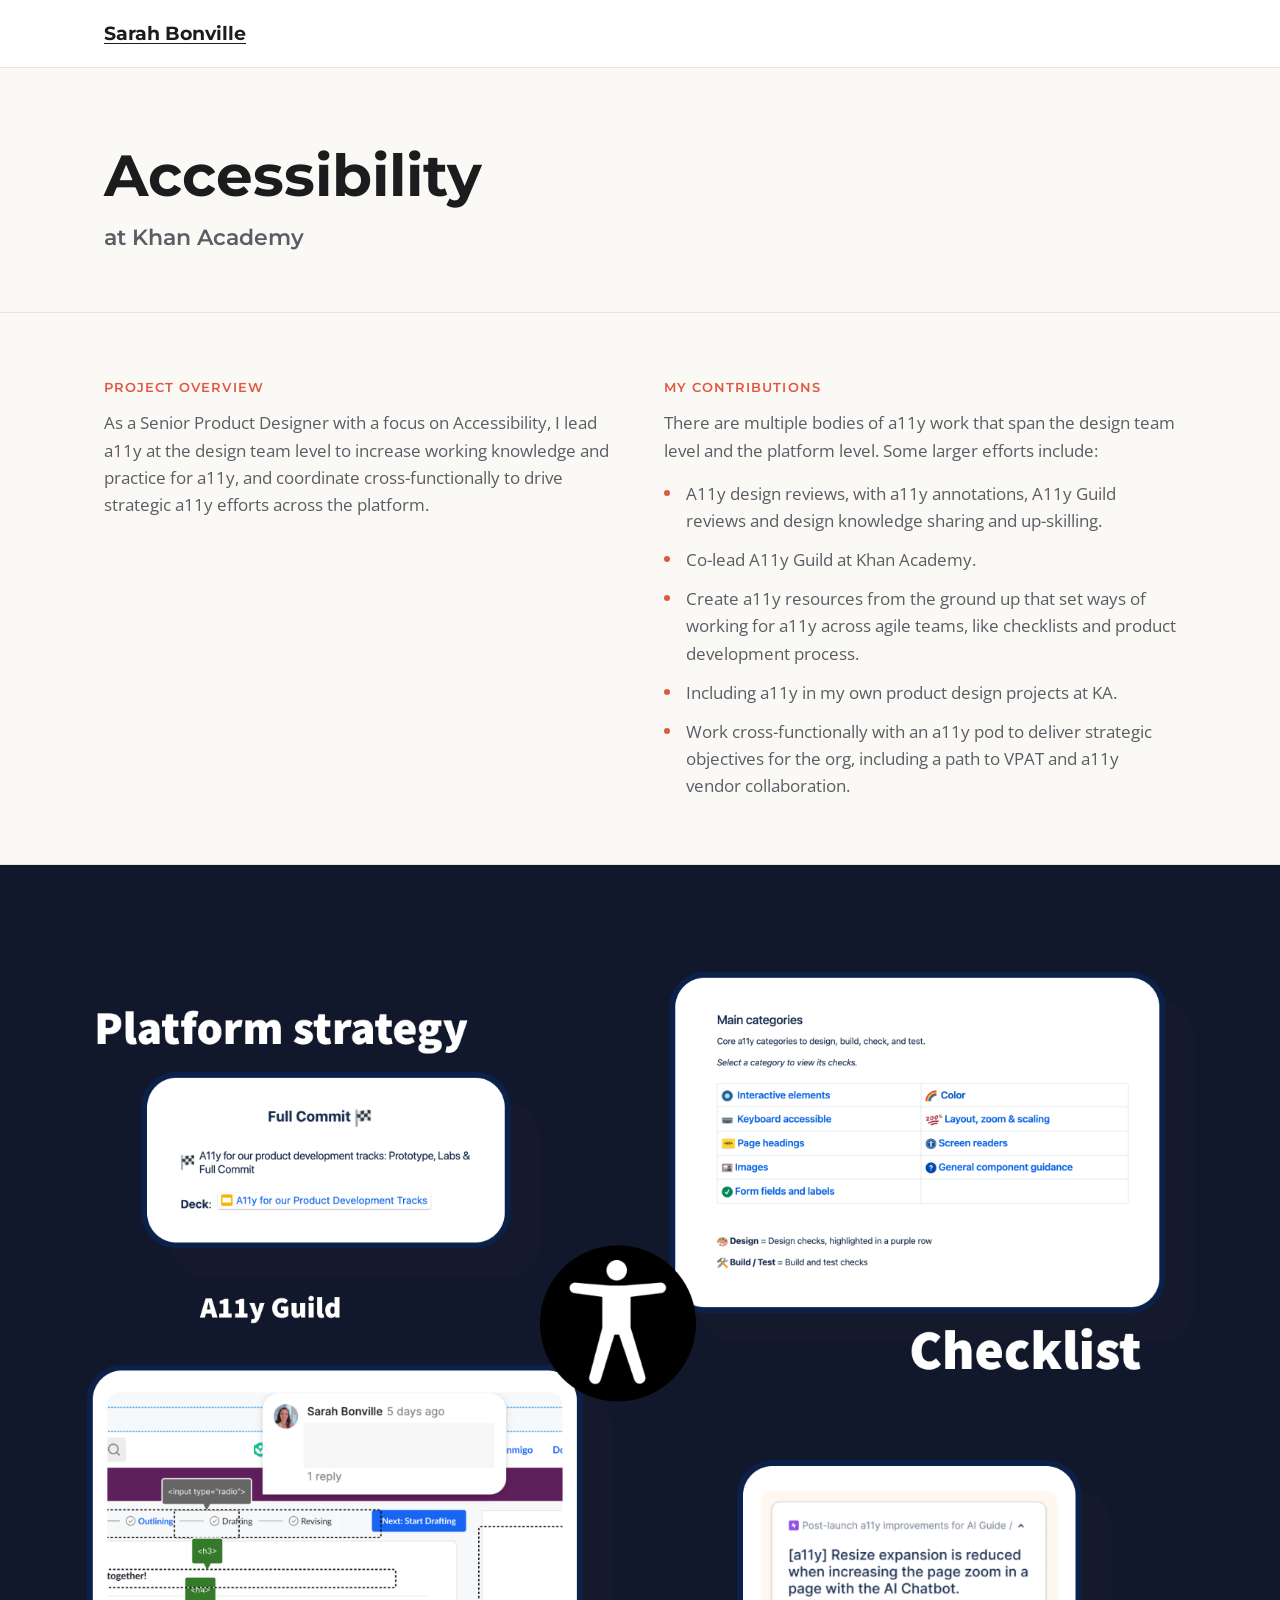
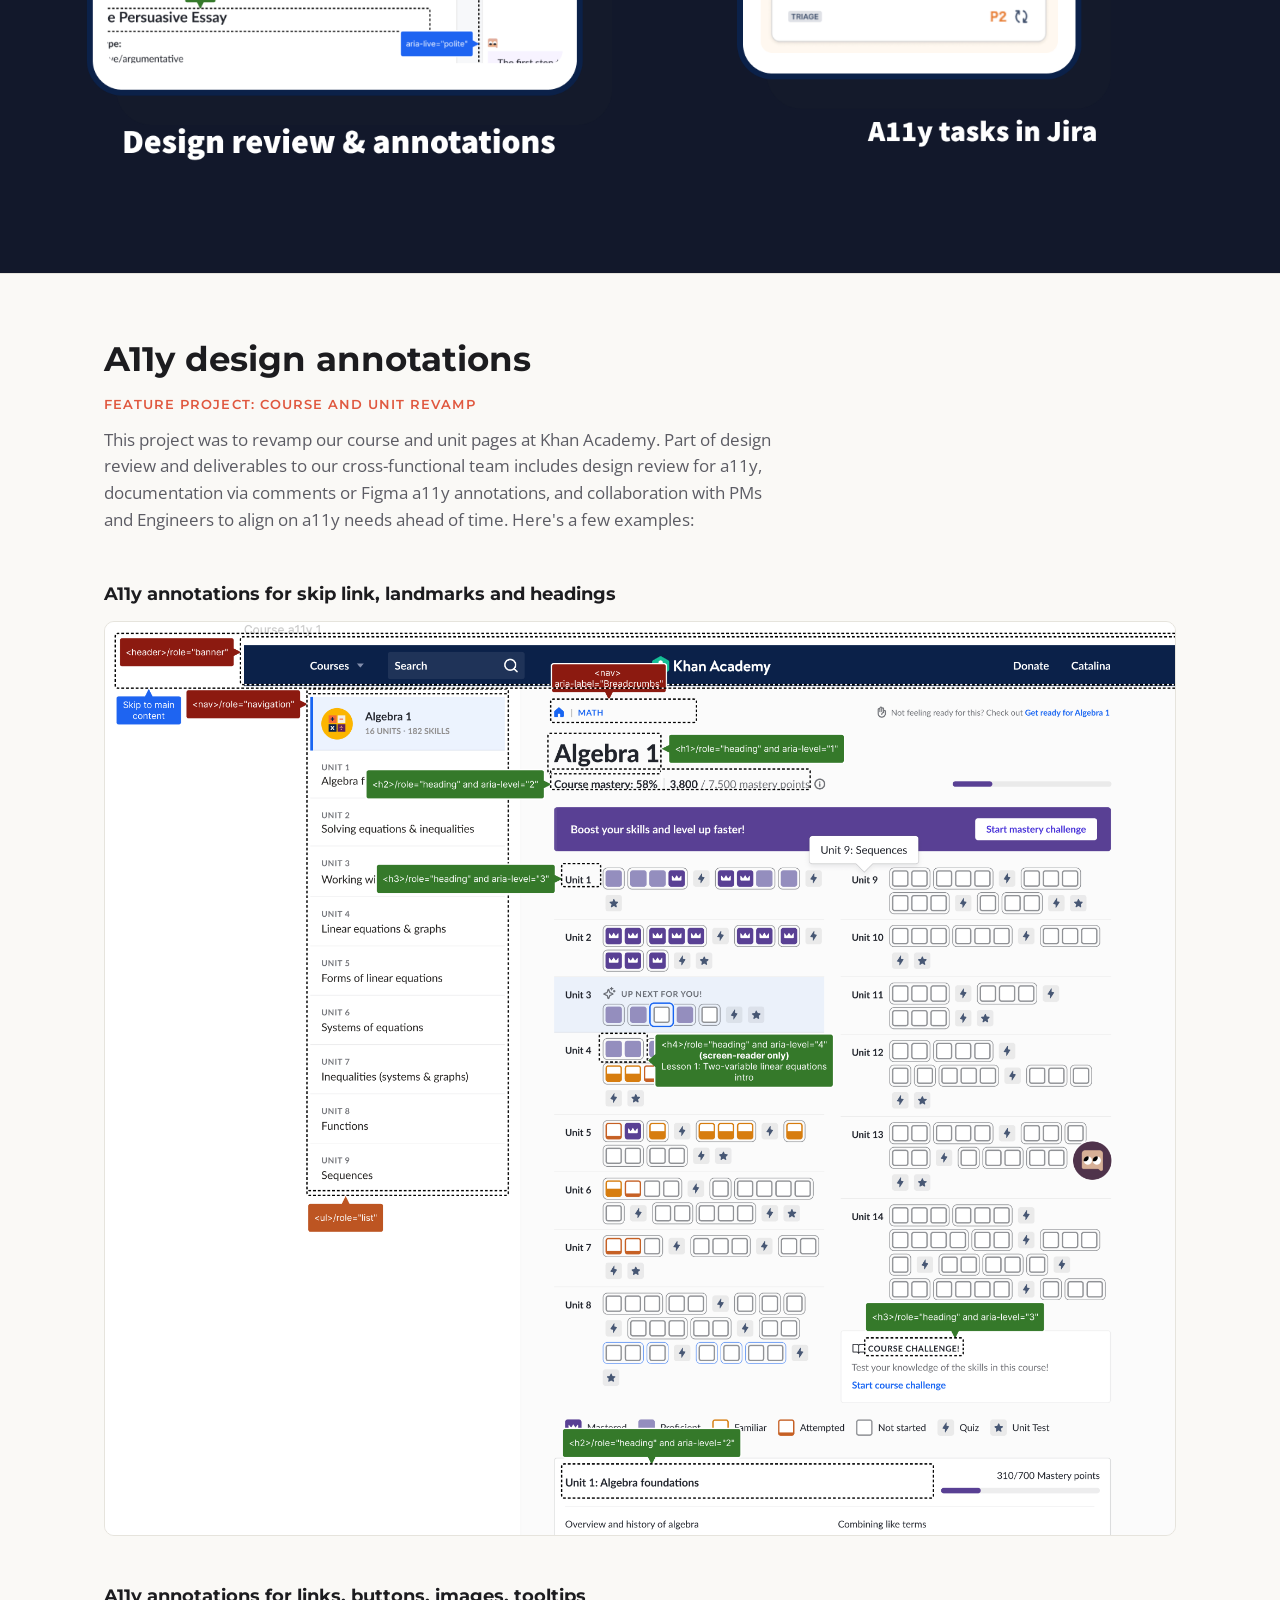
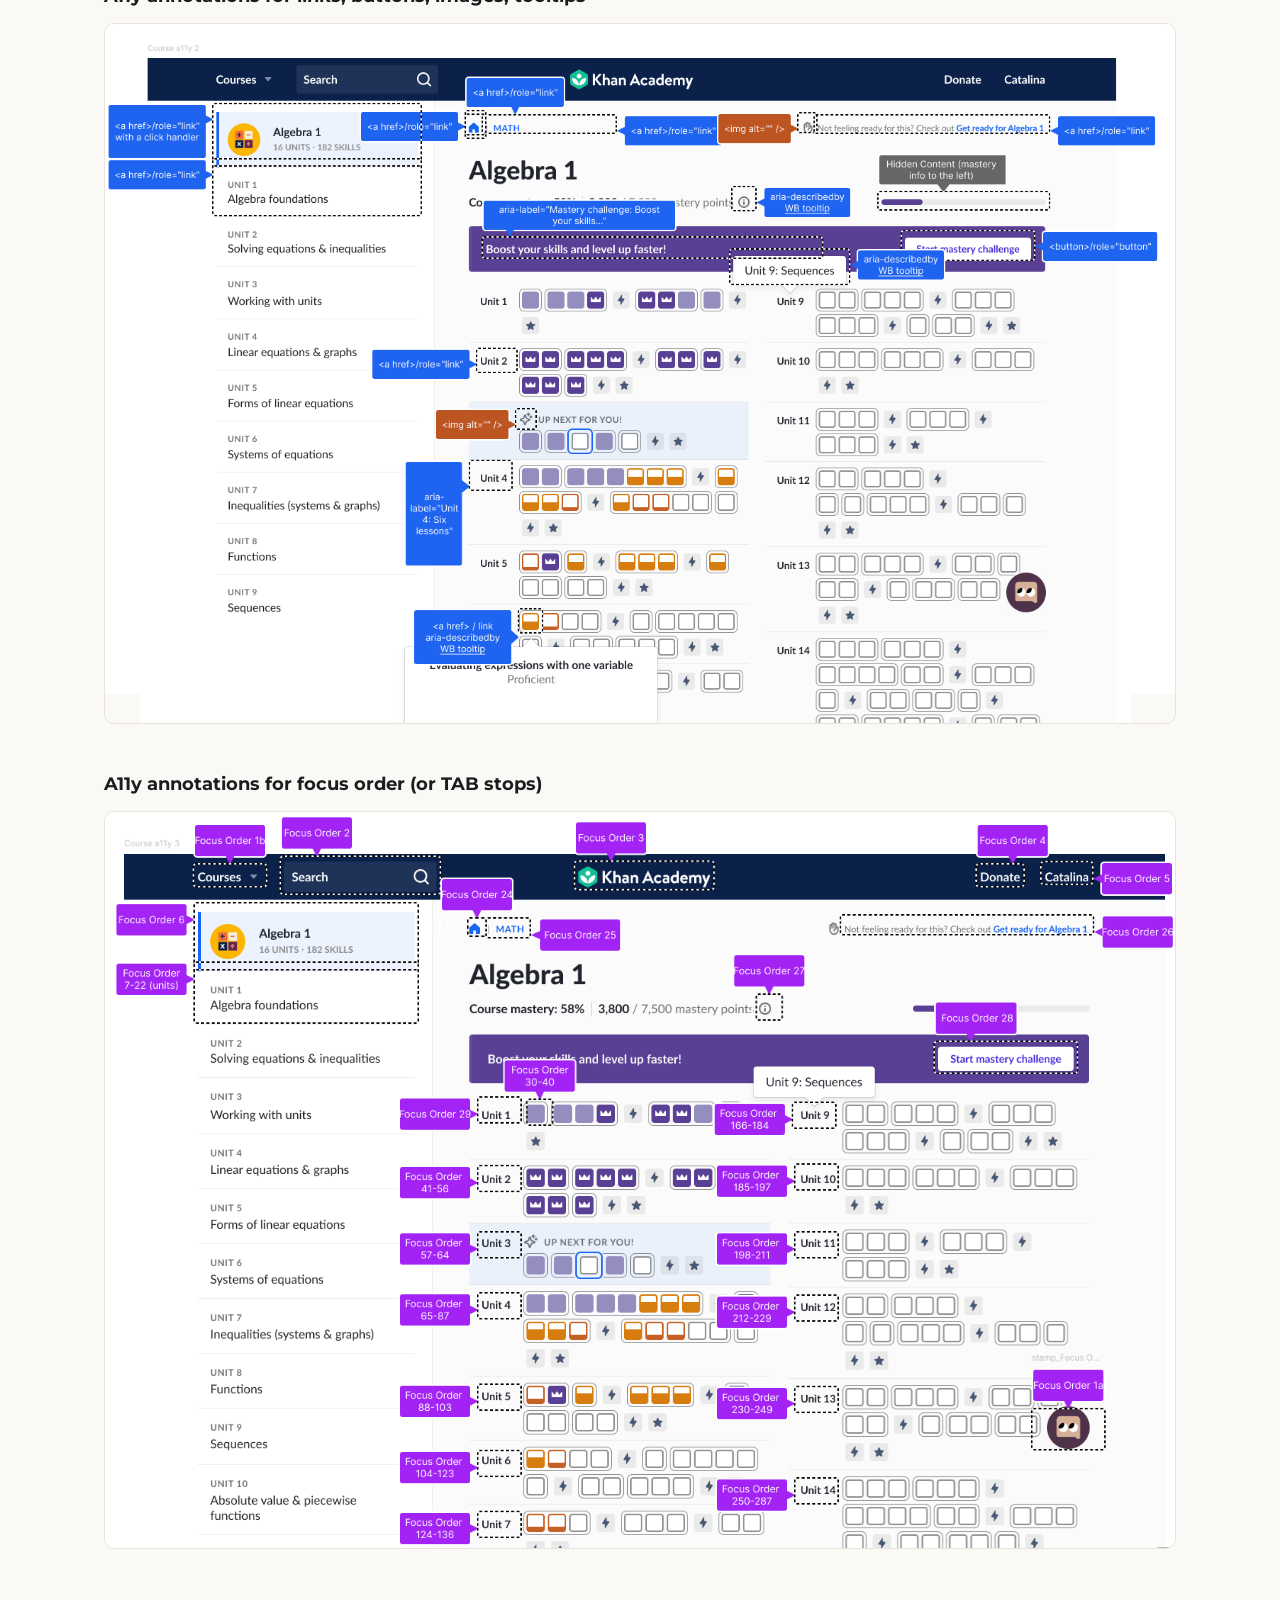
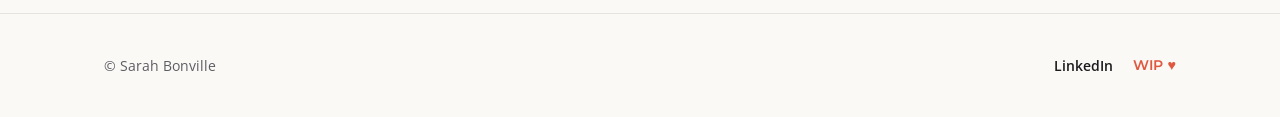
==== work/accessibility-khan-academy.html @ e20b93d7 "Initial commit: portfolio site Static HTML/CSS portfolio (home page + Khan Academy accessibility cas" ====
<!doctype html>
<html lang="en">
<head>
  <meta charset="UTF-8">
  <meta name="viewport" content="width=device-width, initial-scale=1.0">
  <title>Accessibility at Khan Academy — Sarah Bonville</title>
  <meta name="description" content="How Sarah Bonville leads accessibility at the design team level and drives strategic a11y efforts across the Khan Academy platform.">
  <link rel="stylesheet" href="../css/styles.css">
</head>
<body>

  <header class="site-header">
    <nav class="site-nav container">
      <a class="site-nav__logo" href="/">Sarah Bonville</a>
    </nav>
  </header>

  <main>
    <section class="case-hero">
      <div class="container">
        <h1>Accessibility</h1>
        <p class="case-hero__subhead">at Khan Academy</p>
      </div>
    </section>

    <section>
      <div class="container overview-grid">
        <div>
          <span class="eyebrow">Project Overview</span>
          <p>
            As a Senior Product Designer with a focus on Accessibility, I lead a11y at the
            design team level to increase working knowledge and practice for a11y, and
            coordinate cross-functionally to drive strategic a11y efforts across the platform.
          </p>
        </div>

        <div>
          <span class="eyebrow">My Contributions</span>
          <p>
            There are multiple bodies of a11y work that span the design team level and the
            platform level. Some larger efforts include:
          </p>
          <ul>
            <li>A11y design reviews, with a11y annotations, A11y Guild reviews and design knowledge sharing and up-skilling.</li>
            <li>Co-lead A11y Guild at Khan Academy.</li>
            <li>Create a11y resources from the ground up that set ways of working for a11y across agile teams, like checklists and product development process.</li>
            <li>Including a11y in my own product design projects at KA.</li>
            <li>Work cross-functionally with an a11y pod to deliver strategic objectives for the org, including a path to VPAT and a11y vendor collaboration.</li>
          </ul>
        </div>
      </div>
    </section>

    <section class="full-width-image">
      <img src="../images/a11y KA.png" alt="Overview collage of accessibility work at Khan Academy">
    </section>

    <section>
      <div class="container">
        <div class="annotations-intro">
          <h2>A11y design annotations</h2>
          <span class="eyebrow">Feature project: Course and unit revamp</span>
          <p>
            This project was to revamp our course and unit pages at Khan Academy. Part of
            design review and deliverables to our cross-functional team includes design
            review for a11y, documentation via comments or Figma a11y annotations, and
            collaboration with PMs and Engineers to align on a11y needs ahead of time.
            Here's a few examples:
          </p>
        </div>

        <div class="annotation-block">
          <h3>A11y annotations for skip link, landmarks and headings</h3>
          <img src="../images/a11y annotations skip link, landmarks, headings.png" alt="A user interface showing accessibility annotations for skip link, landmarks and headings">
        </div>

        <div class="annotation-block">
          <h3>A11y annotations for links, buttons, images, tooltips</h3>
          <img src="../images/a11y annotations - links, buttons, images, tooltips.png" alt="A user interface showing accessibility annotations for links, buttons, images and tooltips">
        </div>

        <div class="annotation-block">
          <h3>A11y annotations for focus order (or TAB stops)</h3>
          <img src="../images/a11y annotations - focus order.png" alt="A user interface showing accessibility annotations for focus order or tab stops">
        </div>
      </div>
    </section>
  </main>

  <footer class="site-footer">
    <div class="container">
      <span>&copy; Sarah Bonville</span>
      <div class="site-footer__links">
        <a href="#">LinkedIn</a>
        <span class="site-footer__wip">WIP &hearts;</span>
      </div>
    </div>
  </footer>

</body>
</html>
---- css/styles.css ----
/* ==========================================================================
   Sarah Bonville Portfolio — Stylesheet
   ========================================================================== */

@import url('https://fonts.googleapis.com/css2?family=Montserrat:wght@500;600;700;800&family=Open+Sans:wght@400;500;600&display=swap');

:root {
  --color-bg: #faf9f6;
  --color-surface: #ffffff;
  --color-text: #1c1c1f;
  --color-text-muted: #5c5c64;
  --color-border: #e6e4dd;
  --color-accent: #e0583f;
  --color-accent-dark: #c14730;

  --color-role-1: #4f46e5;
  --color-role-2: #9333ea;
  --color-role-3: #c026d3;

  --font-heading: 'Montserrat', Helvetica, Arial, sans-serif;
  --font-body: 'Open Sans', Helvetica, Arial, sans-serif;

  --max-width: 1120px;
  --radius: 10px;
}

/* --- Reset --- */
*,
*::before,
*::after {
  box-sizing: border-box;
}

html {
  -webkit-text-size-adjust: 100%;
}

body {
  margin: 0;
  background: var(--color-bg);
  color: var(--color-text);
  font-family: var(--font-body);
  font-size: 17px;
  line-height: 1.6;
  -webkit-font-smoothing: antialiased;
}

img {
  max-width: 100%;
  display: block;
}

a {
  color: inherit;
  text-decoration: none;
}

ul {
  margin: 0;
  padding: 0;
  list-style: none;
}

h1, h2, h3, h4 {
  font-family: var(--font-heading);
  font-weight: 700;
  line-height: 1.25;
  margin: 0;
}

p {
  margin: 0;
}

.container {
  width: 100%;
  max-width: var(--max-width);
  margin: 0 auto;
  padding: 0 24px;
}

.eyebrow {
  display: block;
  font-family: var(--font-heading);
  font-weight: 600;
  font-size: 13px;
  letter-spacing: 0.08em;
  text-transform: uppercase;
  color: var(--color-accent);
  margin-bottom: 12px;
}

/* --- Nav --- */
.site-header {
  border-bottom: 1px solid var(--color-border);
  background: var(--color-surface);
  position: sticky;
  top: 0;
  z-index: 10;
}

.site-nav {
  display: flex;
  align-items: center;
  justify-content: space-between;
  padding-top: 18px;
  padding-bottom: 18px;
}

.site-nav__logo {
  font-family: var(--font-heading);
  font-weight: 700;
  font-size: 1.2rem;
  color: var(--color-text);
  text-decoration: underline;
  text-underline-offset: 3px;
  transition: color 0.15s ease;
}

.site-nav__logo:hover,
.site-nav__logo:focus-visible {
  color: var(--color-accent);
}

/* --- Hero --- */
.hero {
  padding: 88px 0 72px;
}

.hero h1 {
  font-size: clamp(2.4rem, 6.5vw, 3.8rem);
  font-weight: 600;
  color: var(--color-text);
  max-width: 32ch;
  margin-bottom: 24px;
}

.hero__subtext {
  max-width: 56ch;
  color: var(--color-text-muted);
  font-size: 1.05rem;
}

.hero__subtext a {
  color: var(--color-accent);
  font-weight: 600;
  border-bottom: 1px solid transparent;
  transition: border-color 0.15s ease;
}

.hero__subtext a:hover,
.hero__subtext a:focus-visible {
  border-color: var(--color-accent);
}

.role-rotator {
  display: inline;
}

.role-rotator__visual {
  display: inline-block;
  font-weight: 800;
  transition: opacity 0.35s ease, transform 0.35s ease;
  opacity: 1;
  transform: translateY(0);
}

.role-rotator__visual.is-hidden {
  opacity: 0;
  transform: translateY(6px);
}

.role-rotator__punct {
  font-weight: 600;
  color: var(--color-text);
}

.sr-only {
  position: absolute;
  width: 1px;
  height: 1px;
  padding: 0;
  margin: -1px;
  overflow: hidden;
  clip: rect(0, 0, 0, 0);
  white-space: nowrap;
  border: 0;
}

@media (prefers-reduced-motion: reduce) {
  .role-rotator__visual {
    transition: none;
  }
}

/* --- Section shared --- */
section {
  padding: 64px 0;
}

section + section {
  border-top: 1px solid var(--color-border);
}

.section-intro {
  max-width: 62ch;
  margin-bottom: 40px;
}

.section-intro h2 {
  font-size: clamp(1.6rem, 3vw, 2.1rem);
  margin-bottom: 14px;
}

.section-intro p {
  color: var(--color-text-muted);
  font-size: 1.05rem;
}

/* --- Experience grid --- */
.experience-grid {
  display: grid;
  grid-template-columns: repeat(3, 1fr);
  gap: 24px;
}

.experience-card {
  background: var(--color-surface);
  border: 1px solid var(--color-border);
  border-radius: var(--radius);
  padding: 28px;
  display: flex;
  flex-direction: column;
  gap: 16px;
}

.experience-card__logo {
  width: 108px;
  height: 108px;
  border-radius: 8px;
  overflow: hidden;
}

.experience-card__logo img {
  width: 100%;
  height: 100%;
  object-fit: cover;
}

.experience-card__role {
  font-family: var(--font-heading);
  font-weight: 700;
  font-size: 1.02rem;
}

.experience-card__company {
  color: var(--color-text-muted);
  font-size: 0.95rem;
}

.experience-card__dates {
  color: var(--color-text-muted);
  font-size: 0.85rem;
  margin-top: auto;
}

/* --- Work section --- */
.work-group {
  margin-bottom: 56px;
}

.work-group:last-child {
  margin-bottom: 0;
}

.work-group__heading {
  font-size: 1.3rem;
  margin-bottom: 20px;
}

.work-group__heading--soon {
  color: var(--color-text-muted);
}

.work-group__intro {
  color: var(--color-text-muted);
  font-size: 0.95rem;
  max-width: 60ch;
  margin: -8px 0 20px;
}

.work-grid {
  display: grid;
  grid-template-columns: repeat(2, 1fr);
  gap: 24px;
}

.work-card {
  display: block;
  background: var(--color-surface);
  border: 1px solid var(--color-border);
  border-radius: var(--radius);
  overflow: hidden;
  transition: transform 0.15s ease, box-shadow 0.15s ease;
}

a.work-card:hover,
a.work-card:focus-visible {
  transform: translateY(-3px);
  box-shadow: 0 12px 24px -14px rgba(28, 28, 31, 0.25);
}

.work-card--compact {
  grid-column: 1 / -1;
  display: flex;
  align-items: stretch;
}

.work-card--compact .work-card__media {
  width: 160px;
  aspect-ratio: 1 / 1;
  flex-shrink: 0;
}

.work-card--compact .work-card__content {
  display: flex;
  flex-direction: column;
  justify-content: center;
  min-width: 0;
  flex: 1;
}

.work-card--compact .work-card__body {
  padding: 18px 22px 4px;
}

.work-card--compact .work-card__note {
  padding: 0 22px 18px;
}

@media (max-width: 600px) {
  .work-card--compact {
    flex-direction: column;
  }

  .work-card--compact .work-card__media {
    width: 100%;
    aspect-ratio: 16 / 9;
  }
}

.work-card__media {
  aspect-ratio: 16 / 9;
  overflow: hidden;
  background: var(--color-bg);
  position: relative;
}

.work-card__media::after {
  content: '';
  position: absolute;
  inset: 0;
  background: linear-gradient(160deg, rgba(18, 24, 43, 0.55) 0%, rgba(18, 24, 43, 0.1) 55%, rgba(18, 24, 43, 0.4) 100%);
  pointer-events: none;
}

.work-card__media img {
  width: 100%;
  height: 100%;
  object-fit: cover;
}

.work-card.is-soon .work-card__media img {
  opacity: 0.55;
}

.work-card__body {
  padding: 20px 22px;
  display: flex;
  align-items: center;
  justify-content: space-between;
  gap: 12px;
}

.work-card__title {
  font-family: var(--font-heading);
  font-weight: 600;
  font-size: 1.05rem;
}

.work-card__badge {
  flex-shrink: 0;
  font-family: var(--font-heading);
  font-weight: 600;
  font-size: 11px;
  letter-spacing: 0.05em;
  text-transform: uppercase;
  padding: 5px 10px;
  border-radius: 100px;
}

.work-card__badge--link {
  color: var(--color-accent);
  background: rgba(224, 88, 63, 0.1);
}

.work-card__badge--soon {
  color: var(--color-text-muted);
  background: var(--color-border);
}

.work-card__note {
  margin: 0;
  padding: 0 22px 20px;
  color: var(--color-text-muted);
  font-size: 0.85rem;
}

/* --- Footer --- */
.site-footer {
  border-top: 1px solid var(--color-border);
  padding: 40px 0;
}

.site-footer .container {
  display: flex;
  flex-wrap: wrap;
  align-items: center;
  justify-content: space-between;
  gap: 12px;
  color: var(--color-text-muted);
  font-size: 0.9rem;
}

.site-footer__links {
  display: flex;
  align-items: center;
  gap: 20px;
}

.site-footer a {
  color: var(--color-text);
  font-weight: 600;
  transition: color 0.15s ease;
}

.site-footer a:hover,
.site-footer a:focus-visible {
  color: var(--color-accent);
}

.site-footer__wip {
  font-family: var(--font-heading);
  font-weight: 600;
  color: var(--color-accent);
}

/* ==========================================================================
   Case study page
   ========================================================================== */

.case-hero {
  padding: 72px 0 56px;
}

.case-hero h1 {
  font-size: clamp(2.4rem, 6vw, 3.6rem);
  margin-bottom: 8px;
}

.case-hero__subhead {
  font-family: var(--font-heading);
  font-weight: 600;
  font-size: clamp(1.1rem, 2.4vw, 1.4rem);
  color: var(--color-text-muted);
}

.overview-grid {
  display: grid;
  grid-template-columns: repeat(2, 1fr);
  gap: 48px;
}

.overview-grid p {
  color: var(--color-text-muted);
}

.overview-grid ul {
  margin-top: 16px;
  display: flex;
  flex-direction: column;
  gap: 12px;
}

.overview-grid li {
  color: var(--color-text-muted);
  padding-left: 22px;
  position: relative;
}

.overview-grid li::before {
  content: '';
  position: absolute;
  left: 0;
  top: 0.6em;
  width: 6px;
  height: 6px;
  border-radius: 50%;
  background: var(--color-accent);
}

.full-width-image {
  border-top: 1px solid var(--color-border);
  background-color: #12182b;
  padding: 48px 0;
}

.full-width-image img {
  width: 100%;
  height: auto;
  display: block;
  margin: 0 auto;
}

.annotations-intro {
  max-width: 68ch;
  margin-bottom: 48px;
}

.annotations-intro h2 {
  font-size: clamp(1.6rem, 3vw, 2.1rem);
  margin-bottom: 14px;
}

.annotations-intro p {
  color: var(--color-text-muted);
  font-size: 1.05rem;
  margin-top: 10px;
}

.annotation-block {
  margin-bottom: 48px;
}

.annotation-block:last-child {
  margin-bottom: 0;
}

.annotation-block h3 {
  font-size: 1.15rem;
  margin-bottom: 16px;
}

.annotation-block img {
  border: 1px solid var(--color-border);
  border-radius: var(--radius);
}

/* ==========================================================================
   Responsive
   ========================================================================== */

@media (max-width: 900px) {
  .experience-grid {
    grid-template-columns: repeat(2, 1fr);
  }

  .work-grid {
    grid-template-columns: 1fr;
  }

  .overview-grid {
    grid-template-columns: 1fr;
    gap: 32px;
  }
}

@media (max-width: 600px) {
  body {
    font-size: 16px;
  }

  .hero {
    padding: 56px 0 48px;
  }

  section {
    padding: 48px 0;
  }

  .experience-grid {
    grid-template-columns: 1fr;
  }

  .site-nav__links {
    gap: 20px;
  }

  .site-footer .container {
    flex-direction: column;
    align-items: flex-start;
  }
}
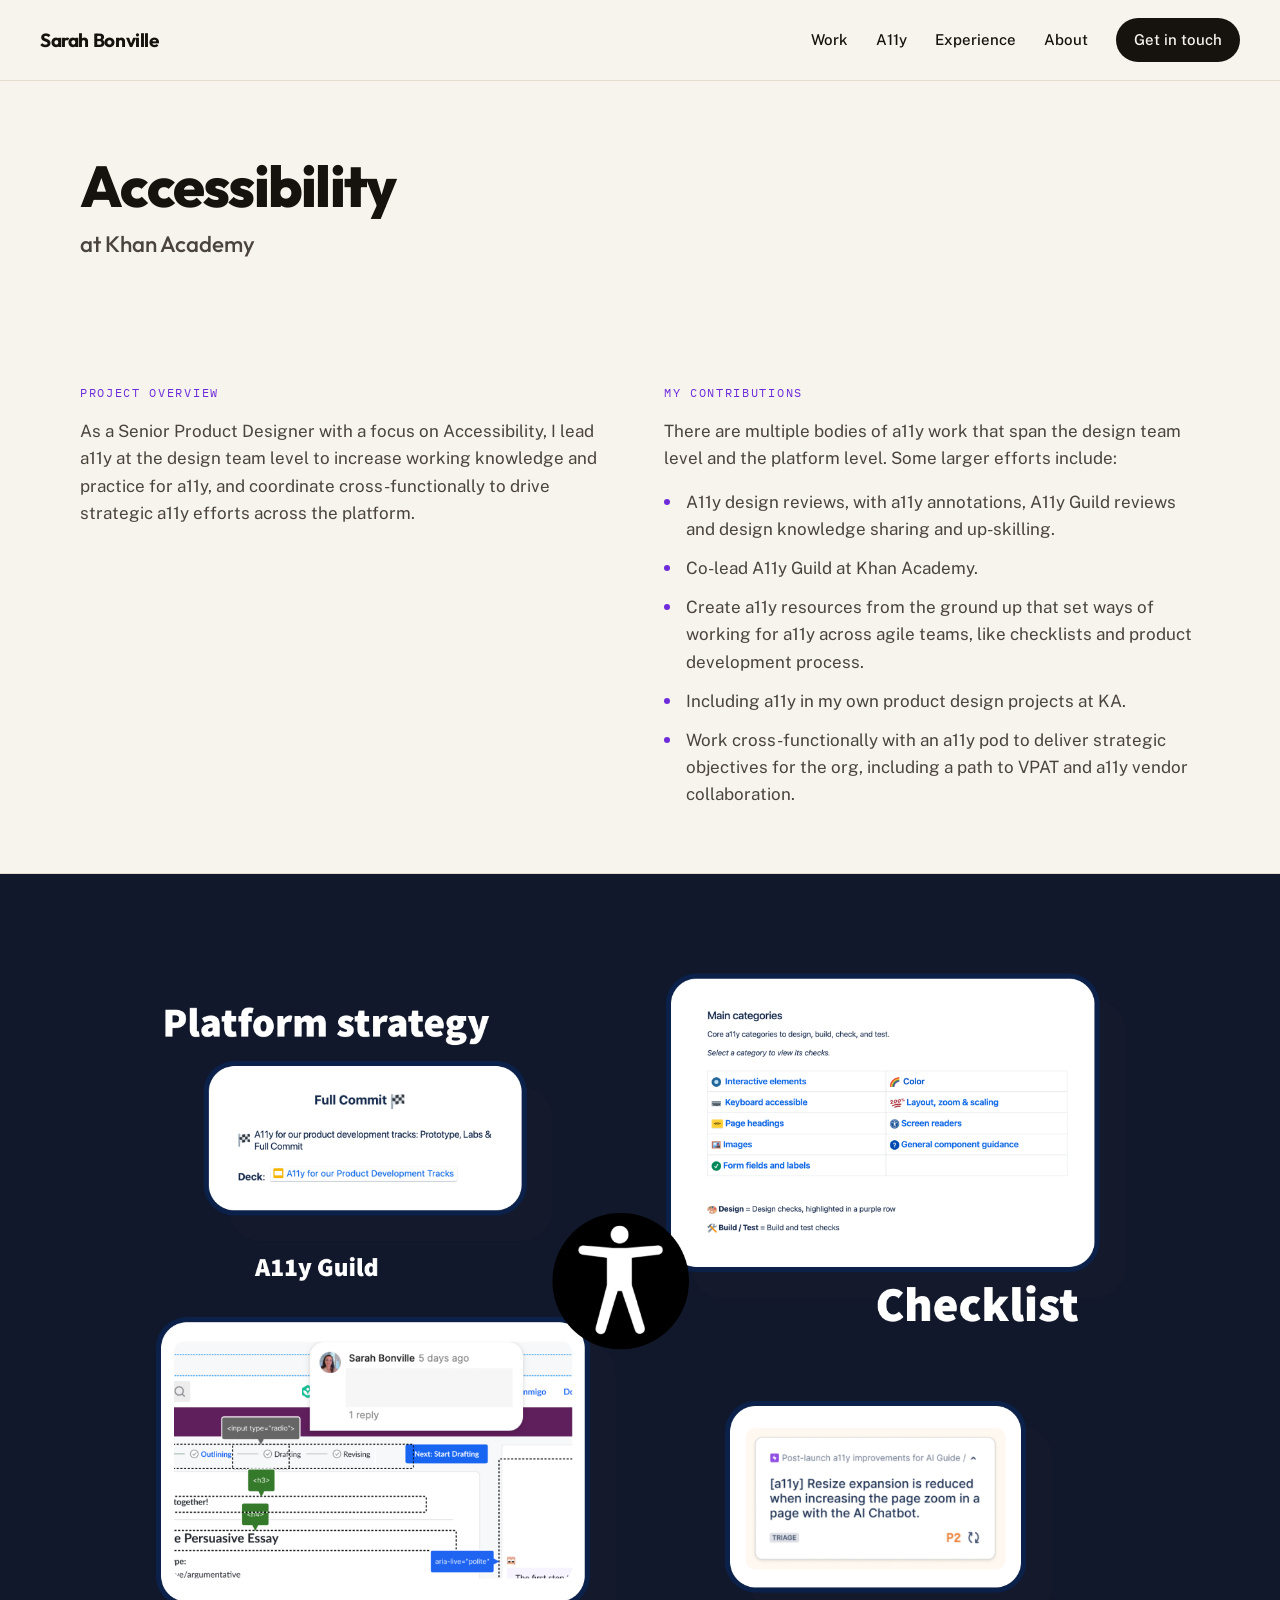
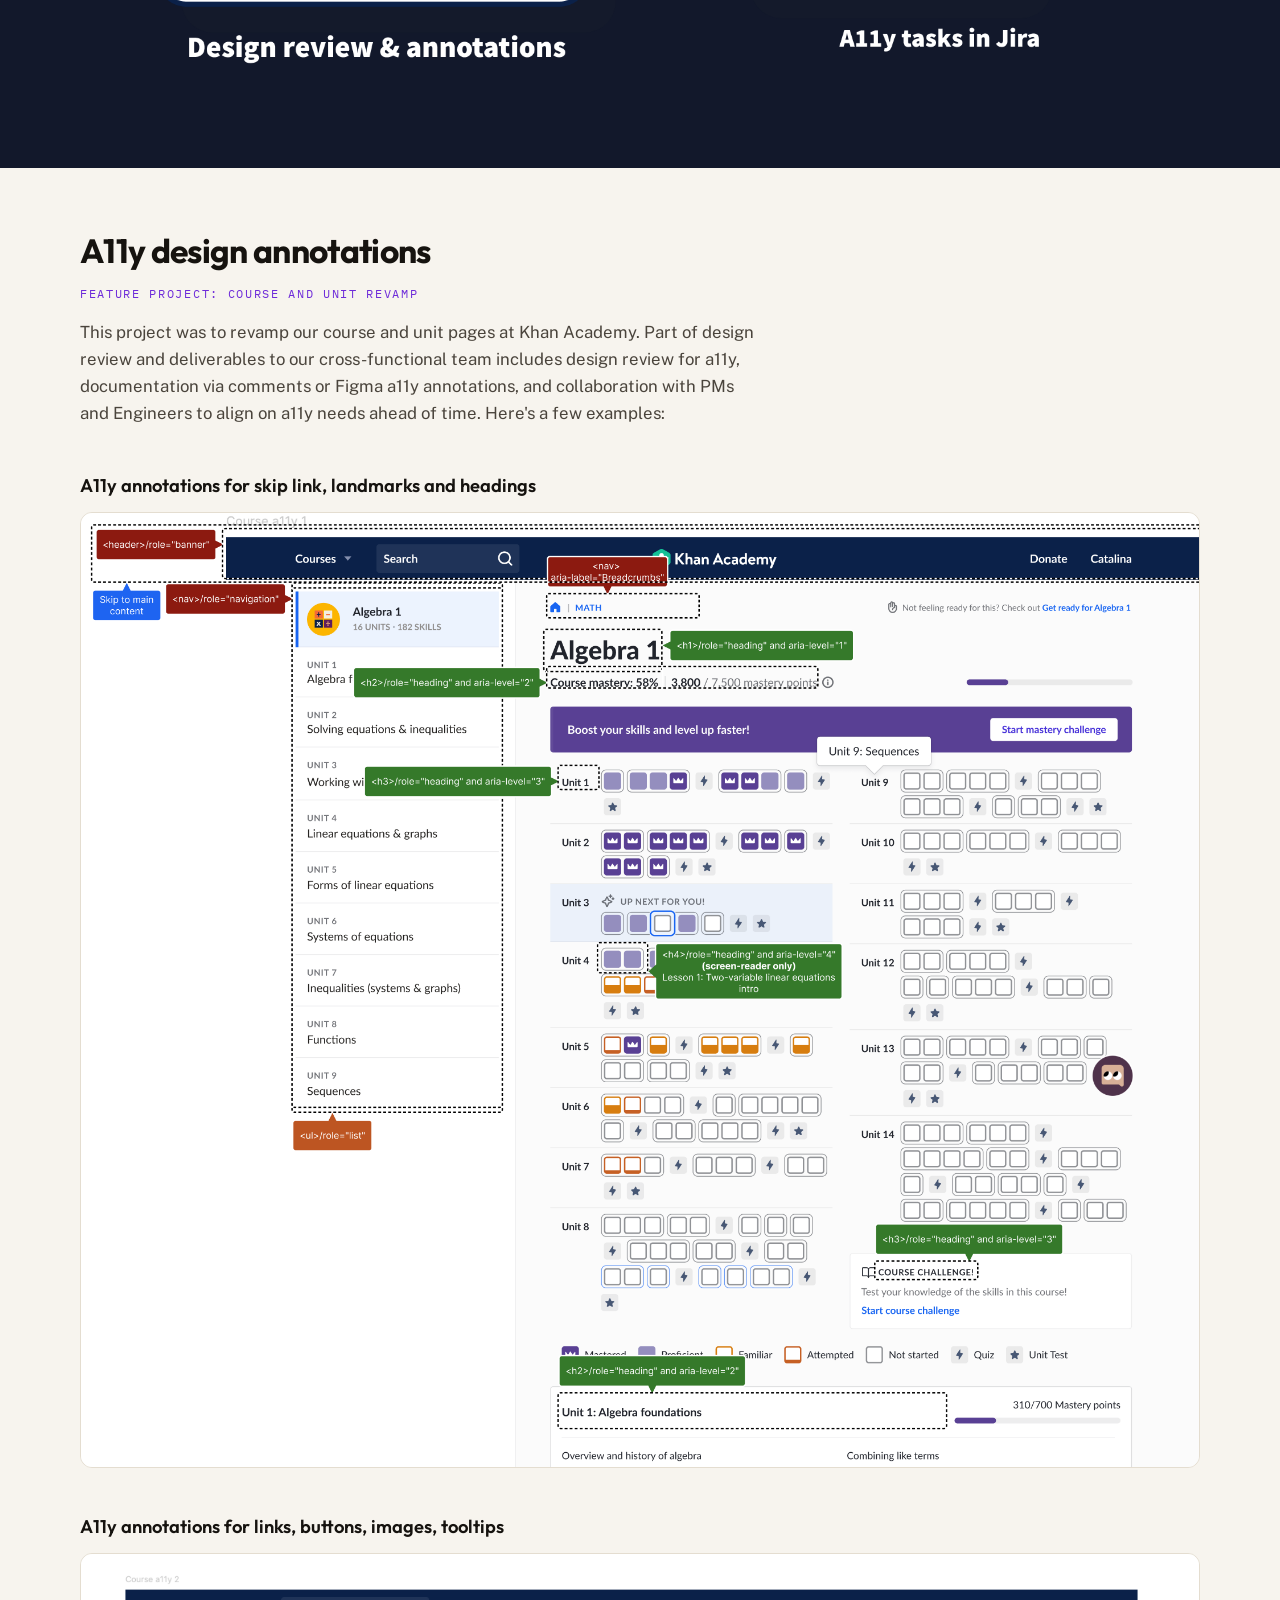
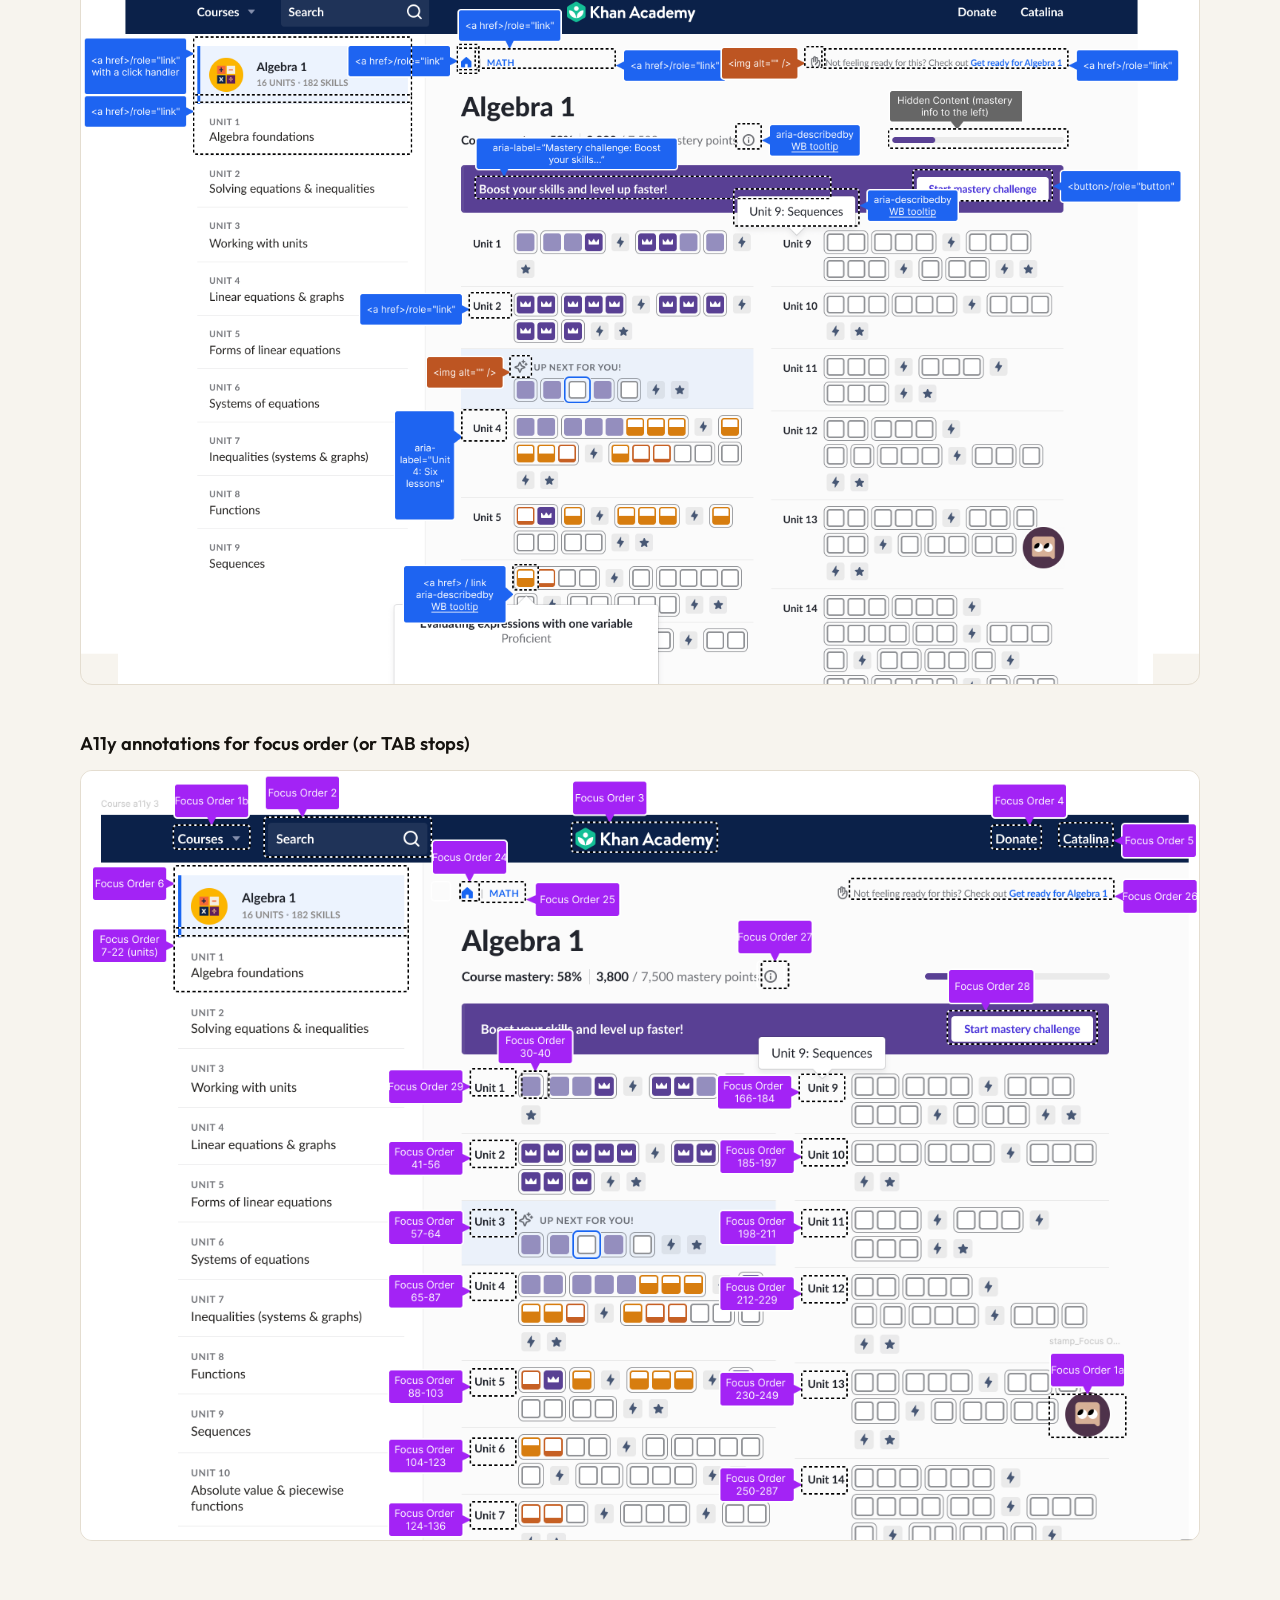
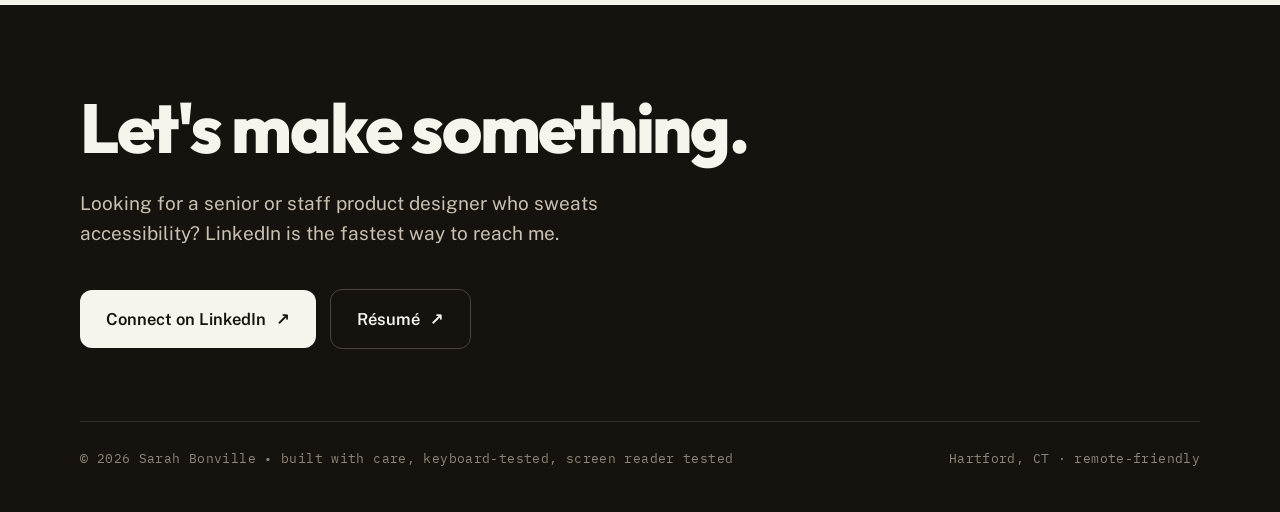
==== commit b075de93: "Redesign site with new visual system and MagicSchool case study - Full redesign: new color/type syst" ====
--- a/work/accessibility-khan-academy.html
+++ b/work/accessibility-khan-academy.html
@@ -5,17 +5,29 @@
   <meta name="viewport" content="width=device-width, initial-scale=1.0">
   <title>Accessibility at Khan Academy — Sarah Bonville</title>
   <meta name="description" content="How Sarah Bonville leads accessibility at the design team level and drives strategic a11y efforts across the Khan Academy platform.">
+  <link rel="icon" href="../images/favicon.svg" type="image/svg+xml">
+  <link rel="icon" href="../favicon.ico" sizes="any">
+  <link rel="apple-touch-icon" href="../images/apple-touch-icon.png">
   <link rel="stylesheet" href="../css/styles.css">
 </head>
 <body>
 
+  <a href="#main-content" class="skip-link">Skip to main content</a>
+
   <header class="site-header">
-    <nav class="site-nav container">
+    <nav class="site-nav">
       <a class="site-nav__logo" href="/">Sarah Bonville</a>
+      <div class="site-nav__links">
+        <a href="/#work">Work</a>
+        <a href="/#approach">A11y</a>
+        <a href="/#experience">Experience</a>
+        <a href="/#about">About</a>
+        <a href="/#contact" class="site-nav__cta">Get in touch</a>
+      </div>
     </nav>
   </header>
 
-  <main>
+  <main id="main-content" tabindex="-1">
     <section class="case-hero">
       <div class="container">
         <h1>Accessibility</h1>
@@ -23,8 +35,8 @@
       </div>
     </section>
 
-    <section>
-      <div class="container overview-grid">
+    <section class="case-study-section">
+      <div class="overview-grid">
         <div>
           <span class="eyebrow">Project Overview</span>
           <p>
@@ -52,47 +64,52 @@
     </section>
 
     <section class="full-width-image">
-      <img src="../images/a11y KA.png" alt="Overview collage of accessibility work at Khan Academy">
+      <div class="container">
+        <img src="../images/a11y KA.png" alt="Overview collage of accessibility work at Khan Academy">
+      </div>
     </section>
 
-    <section>
-      <div class="container">
-        <div class="annotations-intro">
-          <h2>A11y design annotations</h2>
-          <span class="eyebrow">Feature project: Course and unit revamp</span>
-          <p>
-            This project was to revamp our course and unit pages at Khan Academy. Part of
-            design review and deliverables to our cross-functional team includes design
-            review for a11y, documentation via comments or Figma a11y annotations, and
-            collaboration with PMs and Engineers to align on a11y needs ahead of time.
-            Here's a few examples:
-          </p>
-        </div>
+    <section class="case-study-section">
+      <div class="annotations-intro">
+        <h2>A11y design annotations</h2>
+        <span class="eyebrow">Feature project: Course and unit revamp</span>
+        <p>
+          This project was to revamp our course and unit pages at Khan Academy. Part of
+          design review and deliverables to our cross-functional team includes design
+          review for a11y, documentation via comments or Figma a11y annotations, and
+          collaboration with PMs and Engineers to align on a11y needs ahead of time.
+          Here's a few examples:
+        </p>
+      </div>
 
-        <div class="annotation-block">
-          <h3>A11y annotations for skip link, landmarks and headings</h3>
-          <img src="../images/a11y annotations skip link, landmarks, headings.png" alt="A user interface showing accessibility annotations for skip link, landmarks and headings">
-        </div>
+      <div class="annotation-block">
+        <h3>A11y annotations for skip link, landmarks and headings</h3>
+        <img src="../images/a11y annotations skip link, landmarks, headings.png" alt="A user interface showing accessibility annotations for skip link, landmarks and headings">
+      </div>
 
-        <div class="annotation-block">
-          <h3>A11y annotations for links, buttons, images, tooltips</h3>
-          <img src="../images/a11y annotations - links, buttons, images, tooltips.png" alt="A user interface showing accessibility annotations for links, buttons, images and tooltips">
-        </div>
+      <div class="annotation-block">
+        <h3>A11y annotations for links, buttons, images, tooltips</h3>
+        <img src="../images/a11y annotations - links, buttons, images, tooltips.png" alt="A user interface showing accessibility annotations for links, buttons, images and tooltips">
+      </div>
 
-        <div class="annotation-block">
-          <h3>A11y annotations for focus order (or TAB stops)</h3>
-          <img src="../images/a11y annotations - focus order.png" alt="A user interface showing accessibility annotations for focus order or tab stops">
-        </div>
+      <div class="annotation-block">
+        <h3>A11y annotations for focus order (or TAB stops)</h3>
+        <img src="../images/a11y annotations - focus order.png" alt="A user interface showing accessibility annotations for focus order or tab stops">
       </div>
     </section>
   </main>
 
-  <footer class="site-footer">
-    <div class="container">
-      <span>&copy; Sarah Bonville</span>
-      <div class="site-footer__links">
-        <a href="#">LinkedIn</a>
-        <span class="site-footer__wip">WIP &hearts;</span>
+  <footer id="contact" class="site-footer">
+    <div class="site-footer__inner">
+      <h2>Let's make something.</h2>
+      <p class="site-footer__intro">Looking for a senior or staff product designer who sweats accessibility? LinkedIn is the fastest way to reach me.</p>
+      <div class="site-footer__buttons">
+        <a href="https://www.linkedin.com/in/sarah-bonville-123pd/" target="_blank" rel="noopener noreferrer" class="btn btn--primary">Connect on LinkedIn <span aria-hidden="true">↗</span></a>
+        <a href="https://www.figma.com/proto/pdY0xi0nJLHJRjoecqbl7G/Resume--Portfolio-?node-id=1-7&t=blmMRN3ILXoQI2n8-1" target="_blank" rel="noopener noreferrer" class="btn btn--secondary">Résumé <span aria-hidden="true">↗</span></a>
+      </div>
+      <div class="site-footer__meta">
+        <span>© 2026 Sarah Bonville • built with care, keyboard-tested, screen reader tested</span>
+        <span>Hartford, CT · remote-friendly</span>
       </div>
     </div>
   </footer>
--- a/css/styles.css
+++ b/css/styles.css
@@ -1,27 +1,50 @@
 /* ==========================================================================
    Sarah Bonville Portfolio — Stylesheet
+   Design system: "accessibility as visible craft" (2026 redesign)
    ========================================================================== */
 
-@import url('https://fonts.googleapis.com/css2?family=Montserrat:wght@500;600;700;800&family=Open+Sans:wght@400;500;600&display=swap');
+@import url('https://fonts.googleapis.com/css2?family=Outfit:wght@400;500;600;700;800&family=Public+Sans:ital,wght@0,400;0,500;0,600;1,400&family=IBM+Plex+Mono:wght@400;500&display=swap');
 
 :root {
-  --color-bg: #faf9f6;
+  /* --- Color tokens --- */
+  --color-paper: #f7f4ee;
+  --color-paper-alt: #f1ece1;
   --color-surface: #ffffff;
-  --color-text: #1c1c1f;
-  --color-text-muted: #5c5c64;
-  --color-border: #e6e4dd;
-  --color-accent: #e0583f;
-  --color-accent-dark: #c14730;
-
-  --color-role-1: #4f46e5;
-  --color-role-2: #9333ea;
-  --color-role-3: #c026d3;
-
-  --font-heading: 'Montserrat', Helvetica, Arial, sans-serif;
-  --font-body: 'Open Sans', Helvetica, Arial, sans-serif;
-
-  --max-width: 1120px;
-  --radius: 10px;
+  --color-ink: #16130f;
+  --color-ink-2: #2a251e;
+  --color-body: #4a443c;
+  --color-muted: #6e6759;
+  --color-muted-dark: #8e867a;
+  --color-footer-body: #c9c1b4;
+  --color-line: #e4ddd0;
+  --color-line-alt: #ddd5c6;
+
+  --color-accent: #6e2bd9;
+  --color-accent-indigo: #4b34d4;
+  --color-accent-magenta: #c2189a;
+  --color-accent-coral: #b0341c;
+
+  --color-coral-tint-bg: #ffe9e4;
+  --color-coral-tint-border: #ffc7bb;
+  --color-purple-tint-bg: #efe3ff;
+  --color-purple-tint-border: #d3bbff;
+  --color-purple-tint-text: #5a20b8;
+
+  --color-success: #2e7d57;
+  --color-footer-hover: #c9a8ff;
+  --color-secondary-hover: #efe9dd;
+
+  --color-dark-card-bg: #2e2822;
+  --color-dark-card-border: #4a443c;
+  --color-footer-line: #34302a;
+  --color-roots-border: #cfc6b5;
+  --color-roots-text: #9a9285;
+
+  --font-display: 'Outfit', system-ui, sans-serif;
+  --font-body: 'Public Sans', system-ui, sans-serif;
+  --font-mono: 'IBM Plex Mono', ui-monospace, monospace;
+
+  --max-width: 1200px;
 }
 
 /* --- Reset --- */
@@ -32,13 +55,14 @@
 }
 
 html {
+  scroll-behavior: smooth;
   -webkit-text-size-adjust: 100%;
 }
 
 body {
   margin: 0;
-  background: var(--color-bg);
-  color: var(--color-text);
+  background: var(--color-paper);
+  color: var(--color-ink);
   font-family: var(--font-body);
   font-size: 17px;
   line-height: 1.6;
@@ -51,128 +75,43 @@
 }
 
 a {
-  color: inherit;
-  text-decoration: none;
-}
-
-ul {
+  color: var(--color-accent);
+  text-decoration-thickness: 1.5px;
+  text-underline-offset: 3px;
+}
+
+a:hover {
+  color: var(--color-accent-magenta);
+}
+
+ul,
+ol {
   margin: 0;
   padding: 0;
   list-style: none;
 }
 
 h1, h2, h3, h4 {
-  font-family: var(--font-heading);
-  font-weight: 700;
-  line-height: 1.25;
+  font-family: var(--font-display);
+  line-height: 1.15;
   margin: 0;
 }
 
 p {
   margin: 0;
+}
+
+:focus-visible {
+  outline: 3px solid var(--color-accent);
+  outline-offset: 3px;
+  border-radius: 2px;
 }
 
 .container {
   width: 100%;
   max-width: var(--max-width);
   margin: 0 auto;
-  padding: 0 24px;
-}
-
-.eyebrow {
-  display: block;
-  font-family: var(--font-heading);
-  font-weight: 600;
-  font-size: 13px;
-  letter-spacing: 0.08em;
-  text-transform: uppercase;
-  color: var(--color-accent);
-  margin-bottom: 12px;
-}
-
-/* --- Nav --- */
-.site-header {
-  border-bottom: 1px solid var(--color-border);
-  background: var(--color-surface);
-  position: sticky;
-  top: 0;
-  z-index: 10;
-}
-
-.site-nav {
-  display: flex;
-  align-items: center;
-  justify-content: space-between;
-  padding-top: 18px;
-  padding-bottom: 18px;
-}
-
-.site-nav__logo {
-  font-family: var(--font-heading);
-  font-weight: 700;
-  font-size: 1.2rem;
-  color: var(--color-text);
-  text-decoration: underline;
-  text-underline-offset: 3px;
-  transition: color 0.15s ease;
-}
-
-.site-nav__logo:hover,
-.site-nav__logo:focus-visible {
-  color: var(--color-accent);
-}
-
-/* --- Hero --- */
-.hero {
-  padding: 88px 0 72px;
-}
-
-.hero h1 {
-  font-size: clamp(2.4rem, 6.5vw, 3.8rem);
-  font-weight: 600;
-  color: var(--color-text);
-  max-width: 32ch;
-  margin-bottom: 24px;
-}
-
-.hero__subtext {
-  max-width: 56ch;
-  color: var(--color-text-muted);
-  font-size: 1.05rem;
-}
-
-.hero__subtext a {
-  color: var(--color-accent);
-  font-weight: 600;
-  border-bottom: 1px solid transparent;
-  transition: border-color 0.15s ease;
-}
-
-.hero__subtext a:hover,
-.hero__subtext a:focus-visible {
-  border-color: var(--color-accent);
-}
-
-.role-rotator {
-  display: inline;
-}
-
-.role-rotator__visual {
-  display: inline-block;
-  font-weight: 800;
-  transition: opacity 0.35s ease, transform 0.35s ease;
-  opacity: 1;
-  transform: translateY(0);
-}
-
-.role-rotator__visual.is-hidden {
-  opacity: 0;
-  transform: translateY(6px);
-}
-
-.role-rotator__punct {
-  font-weight: 600;
-  color: var(--color-text);
+  padding: 0 40px;
 }
 
 .sr-only {
@@ -187,272 +126,1001 @@
   border: 0;
 }
 
+.eyebrow {
+  display: block;
+  font-family: var(--font-mono);
+  font-size: 12px;
+  font-weight: 400;
+  letter-spacing: 0.14em;
+  text-transform: uppercase;
+  color: var(--color-accent);
+  margin: 0 0 16px;
+}
+
+/* --- Skip link --- */
+.skip-link {
+  position: absolute;
+  left: 24px;
+  top: -60px;
+  z-index: 20;
+  background: var(--color-ink);
+  color: var(--color-paper);
+  padding: 12px 18px;
+  border-radius: 8px;
+  font-weight: 600;
+  font-size: 15px;
+  text-decoration: none;
+  transition: top 0.15s ease;
+}
+
+.skip-link:focus-visible {
+  top: 20px;
+}
+
+/* --- Buttons --- */
+.btn {
+  display: inline-flex;
+  align-items: center;
+  gap: 10px;
+  padding: 16px 26px;
+  border-radius: 12px;
+  font-weight: 600;
+  font-size: 16.5px;
+  text-decoration: none;
+  transition: background-color 0.15s ease, border-color 0.15s ease;
+}
+
+.btn--primary {
+  background: var(--color-accent);
+  color: #fff;
+}
+
+.btn--primary:hover,
+.btn--primary:focus-visible {
+  background: var(--color-ink);
+  color: #fff;
+}
+
+.btn--secondary {
+  border: 1.5px solid var(--color-ink);
+  color: var(--color-ink);
+}
+
+.btn--secondary:hover,
+.btn--secondary:focus-visible {
+  background: var(--color-secondary-hover);
+  color: var(--color-ink);
+}
+
+/* --- Pills / chips --- */
+.pill {
+  display: inline-flex;
+  align-items: center;
+  gap: 9px;
+  border-radius: 999px;
+  padding: 9px 16px;
+  font-size: 13.5px;
+  font-weight: 600;
+  font-family: var(--font-mono);
+  letter-spacing: 0.04em;
+  text-transform: uppercase;
+  flex-shrink: 0;
+}
+
+.pill--purple {
+  background: var(--color-purple-tint-bg);
+  color: var(--color-purple-tint-text);
+}
+
+.pill--coral {
+  background: var(--color-coral-tint-bg);
+  color: var(--color-accent-coral);
+}
+
+.pill--soon {
+  background: var(--color-paper-alt);
+  color: var(--color-muted);
+  padding: 6px 11px;
+  font-size: 11px;
+  letter-spacing: 0.08em;
+}
+
+.pill--small {
+  padding: 6px 11px;
+  font-size: 11px;
+  letter-spacing: 0.08em;
+}
+
+.chip {
+  display: inline-block;
+  font-family: var(--font-mono);
+  font-size: 12px;
+  font-weight: 500;
+  color: var(--color-ink);
+  border-radius: 7px;
+  padding: 5px 10px;
+  margin-bottom: 18px;
+}
+
+.chip--purple {
+  background: var(--color-purple-tint-bg);
+  border: 1px solid var(--color-purple-tint-border);
+}
+
+.chip--coral {
+  background: var(--color-coral-tint-bg);
+  border: 1px solid var(--color-coral-tint-border);
+}
+
+.chip--focus {
+  background: #fff;
+  outline: 2.5px solid var(--color-accent);
+  outline-offset: 2px;
+}
+
+.chip--dark {
+  color: var(--color-paper);
+  background: var(--color-dark-card-bg);
+  border: 1px solid var(--color-dark-card-border);
+}
+
+/* --- Header / nav --- */
+.site-header {
+  position: sticky;
+  top: 0;
+  z-index: 10;
+  background: rgba(247, 244, 238, 0.92);
+  backdrop-filter: blur(8px);
+  -webkit-backdrop-filter: blur(8px);
+  border-bottom: 1px solid var(--color-line);
+}
+
+.site-nav {
+  display: flex;
+  align-items: center;
+  justify-content: space-between;
+  gap: 24px;
+  padding: 18px 40px;
+}
+
+.site-nav__logo {
+  font-family: var(--font-display);
+  font-weight: 700;
+  font-size: 19px;
+  letter-spacing: -0.02em;
+  color: var(--color-ink);
+  text-decoration: none;
+}
+
+.site-nav__links {
+  display: flex;
+  align-items: center;
+  gap: 28px;
+}
+
+.site-nav__links a {
+  font-family: var(--font-body);
+  font-size: 15px;
+  font-weight: 500;
+  color: var(--color-ink);
+  text-decoration: none;
+  transition: color 0.15s ease;
+}
+
+.site-nav__links a:hover,
+.site-nav__links a:focus-visible {
+  color: var(--color-accent);
+}
+
+.site-nav__cta {
+  display: inline-flex;
+  align-items: center;
+  gap: 8px;
+  background: var(--color-ink);
+  color: var(--color-paper) !important;
+  padding: 10px 18px;
+  border-radius: 999px;
+  font-size: 15px;
+  font-weight: 600;
+  text-decoration: none;
+  transition: background-color 0.15s ease;
+}
+
+.site-nav__cta:hover,
+.site-nav__cta:focus-visible {
+  background: var(--color-accent);
+}
+
+/* --- Hero --- */
+.hero {
+  max-width: var(--max-width);
+  margin: 0 auto;
+  padding: 96px 40px 72px;
+  display: grid;
+  grid-template-columns: minmax(0, 1.55fr) minmax(0, 1fr);
+  gap: 64px;
+  align-items: start;
+}
+
+.hero__chip {
+  display: inline-flex;
+  align-items: center;
+  gap: 10px;
+  border: 1.5px dashed var(--color-accent);
+  color: var(--color-accent);
+  padding: 7px 14px;
+  border-radius: 999px;
+  font-family: var(--font-mono);
+  font-size: 12.5px;
+  letter-spacing: 0.06em;
+  text-transform: uppercase;
+  margin-bottom: 28px;
+}
+
+.hero__chip-dot {
+  width: 8px;
+  height: 8px;
+  border-radius: 50%;
+  background: var(--color-success);
+  display: inline-block;
+}
+
+.hero h1 {
+  font-weight: 800;
+  font-size: clamp(40px, 5.4vw, 72px);
+  line-height: 0.98;
+  letter-spacing: -0.035em;
+}
+
+.role-rotator {
+  font-family: var(--font-display);
+  font-weight: 800;
+  font-size: clamp(38px, 5.1vw, 72px);
+  line-height: 1.0;
+  letter-spacing: -0.035em;
+  margin-top: 4px;
+  cursor: default;
+}
+
+.role-rotator__inner {
+  display: inline-block;
+}
+
+.role-rotator__line {
+  display: block;
+}
+
+.role-rotator__punct {
+  color: var(--color-ink);
+}
+
+@keyframes fadeUpA {
+  from { opacity: 0; transform: translateY(8px); }
+  to { opacity: 1; transform: none; }
+}
+
+@keyframes fadeUpB {
+  from { opacity: 0; transform: translateY(8px); }
+  to { opacity: 1; transform: none; }
+}
+
+.role-rotator__inner.is-anim-a {
+  animation: fadeUpA 340ms ease both;
+}
+
+.role-rotator__inner.is-anim-b {
+  animation: fadeUpB 340ms ease both;
+}
+
 @media (prefers-reduced-motion: reduce) {
-  .role-rotator__visual {
-    transition: none;
-  }
+  .role-rotator__inner.is-anim-a,
+  .role-rotator__inner.is-anim-b {
+    animation: none;
+  }
+}
+
+.hero__intro {
+  max-width: 44ch;
+  font-size: 19.5px;
+  line-height: 1.62;
+  color: var(--color-body);
+  margin-top: 28px;
+  text-wrap: pretty;
+}
+
+.hero__buttons {
+  display: flex;
+  flex-wrap: wrap;
+  gap: 14px;
+  margin-top: 36px;
+}
+
+.hero__footnote {
+  font-family: var(--font-mono);
+  font-size: 12.5px;
+  color: var(--color-muted);
+  margin: 22px 0 0;
+  letter-spacing: 0.02em;
+}
+
+.hero__media {
+  display: flex;
+  flex-direction: column;
+  gap: 34px;
+  padding-top: 6px;
+}
+
+.hero__portrait {
+  position: relative;
+}
+
+.hero__portrait img {
+  width: 100%;
+  height: auto;
+  mix-blend-mode: multiply;
+}
+
+.hero__portrait-tag {
+  position: absolute;
+  right: 0;
+  bottom: -14px;
+  background: var(--color-ink);
+  color: var(--color-paper);
+  font-family: var(--font-mono);
+  font-size: 11.5px;
+  padding: 6px 11px;
+  border-radius: 7px;
+  letter-spacing: 0.03em;
+}
+
+.hero__now {
+  padding-left: 18px;
+  border-left: 2px solid var(--color-purple-tint-border);
+}
+
+.hero__now-label {
+  font-family: var(--font-mono);
+  font-size: 11.5px;
+  letter-spacing: 0.1em;
+  text-transform: uppercase;
+  color: var(--color-muted);
+  margin: 0 0 12px;
+}
+
+.hero__now p:last-child {
+  margin: 0;
+  font-size: 16.5px;
+  line-height: 1.55;
+  color: var(--color-ink-2);
 }
 
 /* --- Section shared --- */
-section {
-  padding: 64px 0;
-}
-
-section + section {
-  border-top: 1px solid var(--color-border);
-}
-
-.section-intro {
-  max-width: 62ch;
-  margin-bottom: 40px;
-}
-
-.section-intro h2 {
-  font-size: clamp(1.6rem, 3vw, 2.1rem);
-  margin-bottom: 14px;
-}
-
-.section-intro p {
-  color: var(--color-text-muted);
-  font-size: 1.05rem;
-}
-
-/* --- Experience grid --- */
-.experience-grid {
+.section-band {
+  border-top: 1px solid var(--color-line);
+  border-bottom: 1px solid var(--color-line);
+  background: var(--color-paper-alt);
+}
+
+.section-band__inner {
+  max-width: var(--max-width);
+  margin: 0 auto;
+  padding: 76px 40px;
+}
+
+.section-heading {
+  font-weight: 700;
+  font-size: clamp(30px, 3.6vw, 46px);
+  line-height: 1.1;
+  letter-spacing: -0.03em;
+  max-width: 22ch;
+}
+
+.section-band__intro {
+  max-width: 60ch;
+  margin-top: 20px;
+  font-size: 17px;
+  line-height: 1.6;
+  color: var(--color-body);
+}
+
+/* --- Approach --- */
+.approach-grid {
   display: grid;
-  grid-template-columns: repeat(3, 1fr);
-  gap: 24px;
-}
-
-.experience-card {
-  background: var(--color-surface);
-  border: 1px solid var(--color-border);
-  border-radius: var(--radius);
+  grid-template-columns: repeat(auto-fit, minmax(258px, 1fr));
+  gap: 20px;
+  margin-top: 44px;
+}
+
+.approach-card {
+  background: #fff;
+  border: 1.5px solid var(--color-line);
+  border-radius: 18px;
   padding: 28px;
+  transition: border-color 0.15s ease;
+}
+
+.approach-card:hover {
+  border-color: var(--color-accent);
+}
+
+.approach-card h3 {
+  font-weight: 600;
+  font-size: 21px;
+  letter-spacing: -0.02em;
+  margin: 0 0 10px;
+}
+
+.approach-card p {
+  font-size: 16px;
+  line-height: 1.6;
+  color: var(--color-body);
+}
+
+.approach-card--dark {
+  background: var(--color-ink);
+  border-color: var(--color-ink);
+  color: var(--color-paper);
+  padding: 0;
+  overflow: hidden;
   display: flex;
   flex-direction: column;
-  gap: 16px;
-}
-
-.experience-card__logo {
-  width: 108px;
-  height: 108px;
-  border-radius: 8px;
+  text-decoration: none;
+  outline: 2px solid transparent;
+  outline-offset: 3px;
+  transition: border-color 0.15s ease, outline-color 0.15s ease;
+}
+
+a.approach-card--dark:hover,
+a.approach-card--dark:focus-visible {
+  border-color: var(--color-accent);
+  outline-color: var(--color-accent);
+}
+
+.approach-card--dark__media {
+  height: 200px;
   overflow: hidden;
-}
-
-.experience-card__logo img {
+  background: var(--color-dark-card-bg);
+}
+
+.approach-card--dark__media img {
+  display: block;
   width: 100%;
   height: 100%;
   object-fit: cover;
 }
 
-.experience-card__role {
-  font-family: var(--font-heading);
+.approach-card--dark__body {
+  padding: 28px;
+  display: flex;
+  flex-direction: column;
+  flex: 1;
+}
+
+.approach-card--dark .chip {
+  align-self: flex-start;
+}
+
+.approach-card--dark__company {
+  display: block;
+  font-family: var(--font-mono);
+  font-size: 12px;
+  font-weight: 500;
+  letter-spacing: 0.08em;
+  text-transform: uppercase;
+  color: var(--color-footer-hover);
+  margin-bottom: 8px;
+}
+
+.approach-card--dark p {
+  color: var(--color-footer-body);
+  margin-bottom: 20px;
+}
+
+.approach-card--dark:hover h3,
+.approach-card--dark:focus-visible h3 {
+  color: #f0a8dd;
+}
+
+.approach-card--dark__link {
+  margin-top: auto;
+  display: inline-flex;
+  align-items: center;
+  gap: 8px;
+  color: var(--color-footer-hover);
+  font-family: var(--font-mono);
+  font-size: 12.5px;
+  letter-spacing: 0.06em;
+  text-transform: uppercase;
+  font-weight: 500;
+  text-decoration: underline;
+  text-underline-offset: 4px;
+}
+
+/* --- Featured work --- */
+.featured {
+  max-width: var(--max-width);
+  margin: 0 auto;
+  padding: 88px 40px 40px;
+  border-top: 1px solid var(--color-line);
+}
+
+.featured__header {
+  display: flex;
+  align-items: flex-end;
+  justify-content: space-between;
+  gap: 32px;
+  flex-wrap: wrap;
+  margin-bottom: 44px;
+}
+
+.featured__header h2 {
   font-weight: 700;
-  font-size: 1.02rem;
-}
-
-.experience-card__company {
-  color: var(--color-text-muted);
-  font-size: 0.95rem;
-}
-
-.experience-card__dates {
-  color: var(--color-text-muted);
-  font-size: 0.85rem;
-  margin-top: auto;
-}
-
-/* --- Work section --- */
-.work-group {
-  margin-bottom: 56px;
-}
-
-.work-group:last-child {
-  margin-bottom: 0;
-}
-
-.work-group__heading {
-  font-size: 1.3rem;
-  margin-bottom: 20px;
-}
-
-.work-group__heading--soon {
-  color: var(--color-text-muted);
-}
-
-.work-group__intro {
-  color: var(--color-text-muted);
-  font-size: 0.95rem;
-  max-width: 60ch;
-  margin: -8px 0 20px;
-}
-
-.work-grid {
+  font-size: clamp(32px, 4vw, 52px);
+  line-height: 1.05;
+  letter-spacing: -0.03em;
+}
+
+.featured__note {
+  font-family: var(--font-mono);
+  font-size: 12.5px;
+  color: var(--color-muted);
+  margin: 0;
+  max-width: 26ch;
+  line-height: 1.6;
+}
+
+.featured-grid {
   display: grid;
-  grid-template-columns: repeat(2, 1fr);
-  gap: 24px;
-}
-
-.work-card {
-  display: block;
-  background: var(--color-surface);
-  border: 1px solid var(--color-border);
-  border-radius: var(--radius);
+  grid-template-columns: repeat(2, minmax(0, 1fr));
+  gap: 28px;
+}
+
+.featured-card {
+  display: block;
+  background: #fff;
+  border: 1.5px solid var(--color-line);
+  border-radius: 22px;
   overflow: hidden;
-  transition: transform 0.15s ease, box-shadow 0.15s ease;
-}
-
-a.work-card:hover,
-a.work-card:focus-visible {
-  transform: translateY(-3px);
-  box-shadow: 0 12px 24px -14px rgba(28, 28, 31, 0.25);
-}
-
-.work-card--compact {
-  grid-column: 1 / -1;
+  text-decoration: none;
+  color: inherit;
+  transition: border-color 0.15s ease, outline-color 0.15s ease;
+  outline: 2px solid transparent;
+  outline-offset: 3px;
+}
+
+.featured-card:hover,
+.featured-card:focus-visible {
+  border-color: var(--color-accent);
+  outline-color: var(--color-accent);
+}
+
+.featured-card__media {
+  height: 300px;
+  overflow: hidden;
+  display: flex;
+  align-items: center;
+  justify-content: center;
+}
+
+.featured-card__media--navy {
+  background: #0e1b32;
+}
+
+.featured-card__media--lavender {
+  background: #efe9f7;
+  padding: 24px;
+}
+
+.featured-card__media img {
+  display: block;
+  width: 100%;
+  height: 100%;
+  object-fit: contain;
+}
+
+.featured-card__media--lavender img {
+  width: auto;
+  max-width: 100%;
+  max-height: 100%;
+  border-radius: 10px;
+  border: 1px solid #d8d0e6;
+}
+
+.featured-card__body {
+  padding: 26px 28px 30px;
+}
+
+.featured-card__eyebrow {
+  font-family: var(--font-mono);
+  font-size: 11.5px;
+  letter-spacing: 0.1em;
+  text-transform: uppercase;
+  color: var(--color-muted);
+  margin: 0 0 10px;
+}
+
+.featured-card h3 {
+  font-weight: 700;
+  font-size: 26px;
+  letter-spacing: -0.025em;
+  margin: 0 0 12px;
+}
+
+.featured-card__body p {
+  margin: 0 0 22px;
+  font-size: 16.5px;
+  line-height: 1.6;
+  color: var(--color-body);
+}
+
+/* --- Everything else, by company --- */
+.company-work {
+  max-width: var(--max-width);
+  margin: 0 auto;
+  padding: 56px 40px 88px;
+}
+
+.company-work > h2 {
+  font-weight: 700;
+  font-size: clamp(26px, 3vw, 36px);
+  letter-spacing: -0.025em;
+  margin: 0 0 8px;
+}
+
+.company-work__intro {
+  font-size: 17px;
+  color: var(--color-body);
+  margin: 0 0 40px;
+  max-width: 52ch;
+}
+
+/* --- Quick samples (standalone horizontal card) --- */
+.quick-samples-card {
   display: flex;
   align-items: stretch;
-}
-
-.work-card--compact .work-card__media {
+  background: #fff;
+  border: 1.5px solid var(--color-line);
+  border-radius: 16px;
+  overflow: hidden;
+  text-decoration: none;
+  color: inherit;
+  outline: 2px solid transparent;
+  outline-offset: 3px;
+  transition: border-color 0.15s ease, outline-color 0.15s ease;
+  margin-bottom: 48px;
+}
+
+.quick-samples-card:hover,
+.quick-samples-card:focus-visible {
+  border-color: var(--color-accent);
+  outline-color: var(--color-accent);
+}
+
+.quick-samples-card__media {
   width: 160px;
-  aspect-ratio: 1 / 1;
   flex-shrink: 0;
-}
-
-.work-card--compact .work-card__content {
-  display: flex;
-  flex-direction: column;
-  justify-content: center;
-  min-width: 0;
-  flex: 1;
-}
-
-.work-card--compact .work-card__body {
-  padding: 18px 22px 4px;
-}
-
-.work-card--compact .work-card__note {
-  padding: 0 22px 18px;
-}
-
-@media (max-width: 600px) {
-  .work-card--compact {
-    flex-direction: column;
-  }
-
-  .work-card--compact .work-card__media {
-    width: 100%;
-    aspect-ratio: 16 / 9;
-  }
-}
-
-.work-card__media {
-  aspect-ratio: 16 / 9;
   overflow: hidden;
-  background: var(--color-bg);
-  position: relative;
-}
-
-.work-card__media::after {
-  content: '';
-  position: absolute;
-  inset: 0;
-  background: linear-gradient(160deg, rgba(18, 24, 43, 0.55) 0%, rgba(18, 24, 43, 0.1) 55%, rgba(18, 24, 43, 0.4) 100%);
-  pointer-events: none;
-}
-
-.work-card__media img {
+}
+
+.quick-samples-card__media img {
+  display: block;
   width: 100%;
   height: 100%;
   object-fit: cover;
 }
 
-.work-card.is-soon .work-card__media img {
+.quick-samples-card__body {
+  padding: 18px 24px;
+  display: flex;
+  align-items: center;
+  justify-content: space-between;
+  gap: 20px;
+  flex: 1;
+  min-width: 0;
+}
+
+.quick-samples-card__title {
+  display: block;
+  font-weight: 600;
+  font-size: 17px;
+  margin-bottom: 4px;
+}
+
+.quick-samples-card__desc {
+  font-size: 14px;
+  color: var(--color-muted);
+  max-width: 46ch;
+}
+
+@media (max-width: 600px) {
+  .quick-samples-card {
+    flex-direction: column;
+  }
+
+  .quick-samples-card__media {
+    width: 100%;
+    height: 140px;
+  }
+
+  .quick-samples-card__body {
+    flex-direction: column;
+    align-items: flex-start;
+    gap: 12px;
+  }
+}
+
+.company-group__heading {
+  display: flex;
+  align-items: center;
+  gap: 16px;
+  margin: 0 0 22px;
+}
+
+.company-group__heading h3 {
+  font-weight: 600;
+  font-size: 20px;
+  letter-spacing: -0.02em;
+}
+
+.company-group__rule {
+  height: 1px;
+  flex: 1;
+  background: var(--color-line);
+}
+
+.company-group__dates {
+  font-family: var(--font-mono);
+  font-size: 11.5px;
+  color: var(--color-muted);
+  letter-spacing: 0.06em;
+  text-transform: uppercase;
+}
+
+.company-grid {
+  display: grid;
+  grid-template-columns: repeat(3, minmax(0, 1fr));
+  gap: 22px;
+  margin-bottom: 56px;
+}
+
+.company-grid:last-child {
+  margin-bottom: 0;
+}
+
+.company-card {
+  display: block;
+  background: #fff;
+  border: 1.5px solid var(--color-line);
+  border-radius: 16px;
+  overflow: hidden;
+  text-decoration: none;
+  color: inherit;
+  transition: border-color 0.15s ease, outline-color 0.15s ease;
+  outline: 2px solid transparent;
+  outline-offset: 3px;
+}
+
+a.company-card:hover,
+a.company-card:focus-visible {
+  border-color: var(--color-accent);
+  outline-color: var(--color-accent);
+}
+
+.company-card__media {
+  height: 170px;
+  background: #e9e3d7;
+  overflow: hidden;
+}
+
+.company-card__media img {
+  width: 100%;
+  height: 100%;
+  object-fit: cover;
+}
+
+.company-card.is-soon .company-card__media img {
   opacity: 0.55;
 }
 
-.work-card__body {
-  padding: 20px 22px;
+.company-card__footer {
+  padding: 16px 18px;
   display: flex;
   align-items: center;
   justify-content: space-between;
   gap: 12px;
 }
 
-.work-card__title {
-  font-family: var(--font-heading);
+.company-card__title {
   font-weight: 600;
-  font-size: 1.05rem;
-}
-
-.work-card__badge {
-  flex-shrink: 0;
-  font-family: var(--font-heading);
+  font-size: 16.5px;
+}
+
+/* --- Experience timeline --- */
+.timeline-list {
+  display: flex;
+  flex-direction: column;
+}
+
+.timeline-row {
+  display: grid;
+  grid-template-columns: 132px 126px 1fr auto;
+  gap: 24px;
+  align-items: center;
+  padding: 20px 0;
+  border-top: 1px solid var(--color-line-alt);
+}
+
+.timeline-list li:last-child .timeline-row {
+  border-bottom: 1px solid var(--color-line-alt);
+}
+
+.timeline-date {
+  font-family: var(--font-mono);
+  font-size: 13px;
+  color: var(--color-muted);
+  letter-spacing: 0.03em;
+}
+
+.timeline-logo {
+  display: block;
+  width: 126px;
+  height: 38px;
+  object-fit: contain;
+  object-position: left center;
+  mix-blend-mode: multiply;
+}
+
+.timeline-role strong {
+  font-family: var(--font-display);
   font-weight: 600;
-  font-size: 11px;
-  letter-spacing: 0.05em;
-  text-transform: uppercase;
-  padding: 5px 10px;
-  border-radius: 100px;
-}
-
-.work-card__badge--link {
-  color: var(--color-accent);
-  background: rgba(224, 88, 63, 0.1);
-}
-
-.work-card__badge--soon {
-  color: var(--color-text-muted);
-  background: var(--color-border);
-}
-
-.work-card__note {
-  margin: 0;
-  padding: 0 22px 20px;
-  color: var(--color-text-muted);
-  font-size: 0.85rem;
-}
-
-/* --- Footer --- */
+  font-size: 20px;
+  letter-spacing: -0.02em;
+}
+
+.timeline-role span {
+  color: var(--color-body);
+  font-size: 16.5px;
+}
+
+.timeline-row--roots {
+  grid-template-columns: 132px 126px 1fr;
+  align-items: start;
+  padding: 22px 0;
+}
+
+.timeline-roots-pill {
+  display: inline-flex;
+  align-items: center;
+  height: 38px;
+  padding: 0 12px;
+  border: 1px dashed var(--color-roots-border);
+  border-radius: 999px;
+  font-family: var(--font-mono);
+  font-size: 10.5px;
+  color: var(--color-roots-text);
+  letter-spacing: 0.08em;
+}
+
+.timeline-roots-body {
+  display: block;
+  margin-top: 8px;
+  font-size: 16px;
+  line-height: 1.6;
+  color: var(--color-body);
+}
+
+/* --- About --- */
+.about {
+  max-width: var(--max-width);
+  margin: 0 auto;
+  padding: 88px 40px;
+  display: grid;
+  grid-template-columns: minmax(0, 1fr) minmax(0, 1.25fr);
+  gap: 64px;
+  align-items: start;
+  border-top: 1px solid var(--color-line);
+}
+
+.about h2 {
+  font-weight: 700;
+  font-size: clamp(30px, 3.4vw, 42px);
+  line-height: 1.08;
+  letter-spacing: -0.03em;
+}
+
+.about__body p {
+  text-wrap: pretty;
+}
+
+.about__body p:first-child {
+  font-size: 20px;
+  line-height: 1.62;
+  color: var(--color-ink-2);
+  margin: 0 0 20px;
+}
+
+.about__body p:not(:first-child) {
+  font-size: 18px;
+  line-height: 1.65;
+  color: var(--color-body);
+  margin: 0 0 20px;
+}
+
+.about__body p:last-child {
+  margin-bottom: 0;
+}
+
+/* --- Footer / contact --- */
 .site-footer {
-  border-top: 1px solid var(--color-border);
-  padding: 40px 0;
-}
-
-.site-footer .container {
+  background: var(--color-ink);
+  color: var(--color-paper);
+}
+
+.site-footer__inner {
+  max-width: var(--max-width);
+  margin: 0 auto;
+  padding: 88px 40px 44px;
+}
+
+.site-footer h2 {
+  font-weight: 800;
+  font-size: clamp(36px, 5.4vw, 72px);
+  line-height: 1.02;
+  letter-spacing: -0.035em;
+  max-width: 20ch;
+}
+
+.site-footer__intro {
+  font-size: 19px;
+  line-height: 1.6;
+  color: var(--color-footer-body);
+  margin: 24px 0 40px;
+  max-width: 46ch;
+}
+
+.site-footer__buttons {
   display: flex;
   flex-wrap: wrap;
+  gap: 14px;
   align-items: center;
+}
+
+.site-footer .btn--primary {
+  background: var(--color-paper);
+  color: var(--color-ink);
+}
+
+.site-footer .btn--primary:hover,
+.site-footer .btn--primary:focus-visible {
+  background: var(--color-footer-hover);
+  color: var(--color-ink);
+}
+
+.site-footer .btn--secondary {
+  border: 1.5px solid var(--color-dark-card-border);
+  color: var(--color-paper);
+}
+
+.site-footer .btn--secondary:hover,
+.site-footer .btn--secondary:focus-visible {
+  background: transparent;
+  border-color: var(--color-paper);
+  color: var(--color-paper);
+}
+
+.site-footer__meta {
+  display: flex;
+  flex-wrap: wrap;
+  gap: 20px;
   justify-content: space-between;
-  gap: 12px;
-  color: var(--color-text-muted);
-  font-size: 0.9rem;
-}
-
-.site-footer__links {
-  display: flex;
   align-items: center;
-  gap: 20px;
-}
-
-.site-footer a {
-  color: var(--color-text);
-  font-weight: 600;
-  transition: color 0.15s ease;
-}
-
-.site-footer a:hover,
-.site-footer a:focus-visible {
-  color: var(--color-accent);
-}
-
-.site-footer__wip {
-  font-family: var(--font-heading);
-  font-weight: 600;
-  color: var(--color-accent);
+  margin-top: 72px;
+  padding-top: 26px;
+  border-top: 1px solid var(--color-footer-line);
+  font-family: var(--font-mono);
+  font-size: 12.5px;
+  color: var(--color-muted-dark);
+  letter-spacing: 0.03em;
 }
 
 /* ==========================================================================
@@ -464,15 +1132,27 @@
 }
 
 .case-hero h1 {
+  font-weight: 800;
   font-size: clamp(2.4rem, 6vw, 3.6rem);
   margin-bottom: 8px;
+  letter-spacing: -0.03em;
 }
 
 .case-hero__subhead {
-  font-family: var(--font-heading);
-  font-weight: 600;
+  font-family: var(--font-display);
+  font-weight: 500;
   font-size: clamp(1.1rem, 2.4vw, 1.4rem);
-  color: var(--color-text-muted);
+  color: var(--color-body);
+}
+
+.case-study-section {
+  max-width: var(--max-width);
+  margin: 0 auto;
+  padding: 64px 40px;
+}
+
+.case-study-section + .case-study-section {
+  border-top: 1px solid var(--color-line);
 }
 
 .overview-grid {
@@ -482,7 +1162,7 @@
 }
 
 .overview-grid p {
-  color: var(--color-text-muted);
+  color: var(--color-body);
 }
 
 .overview-grid ul {
@@ -493,7 +1173,7 @@
 }
 
 .overview-grid li {
-  color: var(--color-text-muted);
+  color: var(--color-body);
   padding-left: 22px;
   position: relative;
 }
@@ -510,9 +1190,18 @@
 }
 
 .full-width-image {
-  border-top: 1px solid var(--color-border);
+  border-top: 1px solid var(--color-line);
   background-color: #12182b;
   padding: 48px 0;
+}
+
+.full-width-image--purple {
+  background-color: #d4c2fb;
+}
+
+.full-width-image--purple img {
+  max-width: 480px;
+  margin: 0 auto;
 }
 
 .full-width-image img {
@@ -528,12 +1217,14 @@
 }
 
 .annotations-intro h2 {
+  font-weight: 700;
   font-size: clamp(1.6rem, 3vw, 2.1rem);
   margin-bottom: 14px;
+  letter-spacing: -0.02em;
 }
 
 .annotations-intro p {
-  color: var(--color-text-muted);
+  color: var(--color-body);
   font-size: 1.05rem;
   margin-top: 10px;
 }
@@ -547,13 +1238,85 @@
 }
 
 .annotation-block h3 {
+  font-weight: 600;
   font-size: 1.15rem;
   margin-bottom: 16px;
 }
 
 .annotation-block img {
-  border: 1px solid var(--color-border);
-  border-radius: var(--radius);
+  border: 1px solid var(--color-line);
+  border-radius: 12px;
+}
+
+.case-study-section h2 {
+  font-weight: 700;
+  font-size: clamp(1.6rem, 3vw, 2.1rem);
+  letter-spacing: -0.02em;
+  margin-bottom: 14px;
+}
+
+.case-study-intro {
+  max-width: 68ch;
+  margin-bottom: 40px;
+}
+
+.case-study-intro p {
+  color: var(--color-body);
+  font-size: 1.05rem;
+  margin-top: 10px;
+}
+
+/* --- Stat grid --- */
+.stat-grid {
+  display: grid;
+  grid-template-columns: repeat(auto-fit, minmax(140px, 1fr));
+  gap: 32px 24px;
+}
+
+.stat-card {
+  border-top: 3px solid var(--color-accent);
+  padding-top: 16px;
+}
+
+.stat-card__number {
+  font-family: var(--font-display);
+  font-weight: 800;
+  font-size: clamp(1.8rem, 3.4vw, 2.6rem);
+  letter-spacing: -0.02em;
+  color: var(--color-ink);
+  display: block;
+}
+
+.stat-card__label {
+  font-family: var(--font-mono);
+  font-size: 12px;
+  text-transform: uppercase;
+  letter-spacing: 0.06em;
+  color: var(--color-muted);
+  margin-top: 6px;
+  display: block;
+}
+
+/* --- Pull quote --- */
+.pull-quote {
+  font-family: var(--font-display);
+  font-weight: 700;
+  font-size: clamp(1.5rem, 3vw, 2.1rem);
+  line-height: 1.35;
+  letter-spacing: -0.02em;
+  color: var(--color-ink);
+  max-width: 26ch;
+  margin: 0;
+}
+
+.pull-quote__cite {
+  display: block;
+  font-family: var(--font-mono);
+  font-style: normal;
+  font-size: 13px;
+  color: var(--color-muted);
+  margin-top: 16px;
+  letter-spacing: 0.02em;
 }
 
 /* ==========================================================================
@@ -561,18 +1324,51 @@
    ========================================================================== */
 
 @media (max-width: 900px) {
-  .experience-grid {
-    grid-template-columns: repeat(2, 1fr);
-  }
-
-  .work-grid {
+  .hero {
     grid-template-columns: 1fr;
+  }
+
+  .hero__media {
+    padding-top: 0;
+  }
+
+  .featured-grid {
+    grid-template-columns: 1fr;
+  }
+
+  .company-grid {
+    grid-template-columns: repeat(2, minmax(0, 1fr));
+  }
+
+  .about {
+    grid-template-columns: 1fr;
+    gap: 32px;
   }
 
   .overview-grid {
     grid-template-columns: 1fr;
     gap: 32px;
   }
+
+  .timeline-row {
+    grid-template-columns: 1fr;
+    row-gap: 8px;
+    align-items: start;
+  }
+
+  .timeline-row--roots {
+    grid-template-columns: 1fr;
+  }
+}
+
+@media (max-width: 700px) {
+  .site-nav__links {
+    gap: 16px;
+  }
+
+  .site-nav__links a:not(.site-nav__cta) {
+    display: none;
+  }
 }
 
 @media (max-width: 600px) {
@@ -580,23 +1376,27 @@
     font-size: 16px;
   }
 
-  .hero {
-    padding: 56px 0 48px;
-  }
-
-  section {
-    padding: 48px 0;
-  }
-
-  .experience-grid {
+  .container,
+  .hero,
+  .section-band__inner,
+  .featured,
+  .company-work,
+  .about,
+  .site-footer__inner,
+  .case-study-section {
+    padding-left: 24px;
+    padding-right: 24px;
+  }
+
+  .site-nav {
+    padding: 16px 24px;
+  }
+
+  .company-grid {
     grid-template-columns: 1fr;
   }
 
-  .site-nav__links {
-    gap: 20px;
-  }
-
-  .site-footer .container {
+  .site-footer__meta {
     flex-direction: column;
     align-items: flex-start;
   }
